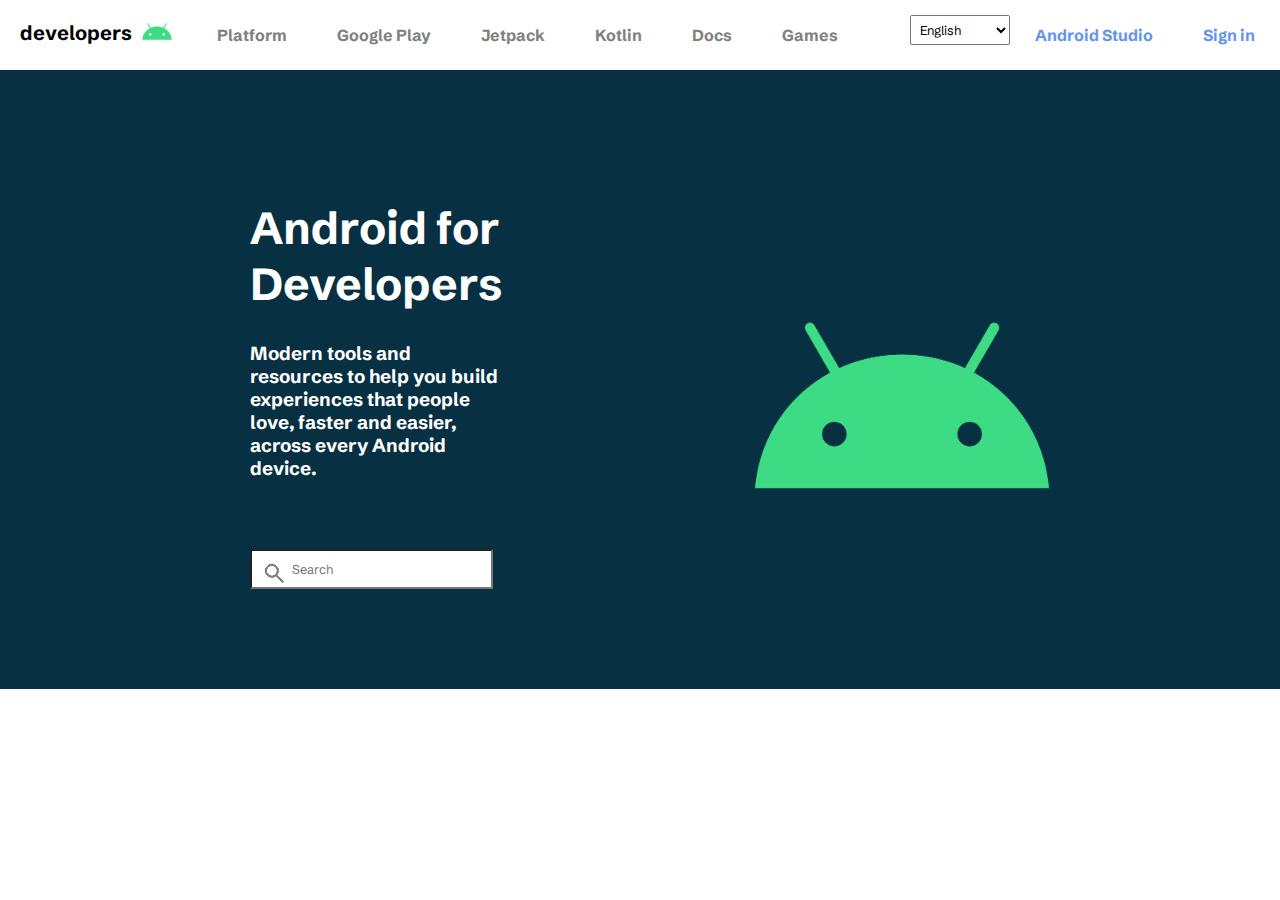
==== exercise-01/index.html @ 6a720dcc "Exercise01 - Added Navbar and Title Design" ====
<!DOCTYPE html>
<html lang="en">
    <head>
        <meta charset="UTF-8">
        <meta http-equiv="X-UA-Compatible" content="IE=edge">
        <meta name="viewport" content="width=device-width, initial-scale=1.0">

        <!-- External Resources -->
        <!-- Connection to Google Fonts for fonts and icons -->
        <link rel="preconnect" href="https://fonts.googleapis.com">
        <link rel="preconnect" href="https://fonts.gstatic.com" crossorigin>
        <!-- Importing font type -->
        <link href="https://fonts.googleapis.com/css2?family=Schibsted+Grotesk&family=Sedgwick+Ave+Display&display=swap" rel="stylesheet">

        <!-- Local Resources -->
        <link rel="icon" href="./assets/img/android.png" type="image/x-icon">
        <link rel="stylesheet" href="./assets/styles/index.css">

        <title>Android Mobile App Developer Tools</title>
    </head>

    <body>
        <nav>
            <ul>
                <li id="nav-title"><b>developers</b><img src="./assets/img/android.png" alt="Android Icon" id="nav-icon"></li>
                <li><a href="#"><b>Platform</b></a></li>
                <li><a href="#"><b>Google Play</b></a></li>
                <li><a href="#"><b>Jetpack</b></a></li>
                <li><a href="#"><b>Kotlin</b></a></li>
                <li><a href="#"><b>Docs</b></a></li>
                <li><a href="#"><b>Games</b></a></li>
                <li class="nav-right nav-right-links"><a href="#"><b>Sign in</b></a></li>
                <li class="nav-right nav-right-links"><a href="#"><b>Android Studio</b></a></li>
                <li class="nav-right nav-selector">
                    <select name="language" id="language">
                        <option value="english">English</option>
                        <option value="bahasa">Bahasa Indonesia</option>
                        <option value="spanish">Español - América Latina</option>
                        <option value="portuguese">Portugues - Brasil</option>
                    </select>
                </li>
            </ul>
        </nav>

        <div class="row">
            <div class="column-1">
                <h1>Android for Developers</h1>
                <h3>Modern tools and resources to help you build experiences that people love, faster and easier, across every Android device.</h3>
                <input type="text" placeholder="Search" name="search">
            </div>

            <div class="column-2">
                <img src="./assets/img/android.png" alt="Android Icon" id="title-icon">
            </div>
        </div>
    </body>
</html>
---- exercise-01/assets/styles/index.css ----
/* ------------------------------------------------ */
/* General Styles */
/* ------------------------------------------------ */

* {
    font-family: 'Schibsted Grotesk', sans-serif;
}

body {
    margin: 0;
    padding: 0;
}

h1, h2 {
    font-size: 3.5vw;
}

/* ------------------------------------------------ */
/* Navigator Styles */
/* ------------------------------------------------ */

nav ul {
    list-style-type: none;
    margin: 0;
    padding: 0;
    overflow: hidden;
    background-color: white;
}

nav li {
    float: left;
}

nav li a {
    display: block;
    text-decoration: none;
    color: gray;
    padding: 25px;
}

nav li select { 
    width: 100%;
    display: block;
    font-size: 1vw;
    margin-top: 15px;
    padding: 5px;
}

#nav-icon {
    width: 30px;
    margin-left: 10px;
}

#nav-title {
    padding: 20px;
    color: black;
    font-size: 20px;
}

nav a:hover, nav a:visited, nav a:active {
    border-bottom: 3px solid gray;
    padding-bottom: 15px;
}

.nav-right {
    float: right;
}

.nav-right-links a {
    color: cornflowerblue;
}

.nav-selector {
    width: 100px;
}

.nav-right-links a:hover,
.nav-right-links a:visited,
.nav-right-links a:active {
    text-decoration: underline;
    border-bottom: none;
}

/* ------------------------------------------------ */
/* Title Styles */
/* ------------------------------------------------ */

#title {
    padding: 100px;
}

#title-icon {
    width: 300px;
}

.row {
    display: flex;
    background-color: #073042;
    color: white;
}

.column-1 {
    flex: 50%;

    /* Top Right Bottom Left */
    padding: 100px 250px 100px 250px;
}

.column-2 {
    flex: 25%;
    padding-top: 250px;
    padding-right: 250px;
}

input {
    background: url(../img/search.png) no-repeat scroll 10px 10px;
    background-color: white;
    background-size: 25px;
    width: 75%;
    font-size: 1vw;
    margin-top: 50px;
    padding: 10px;
    padding-left: 40px;
}
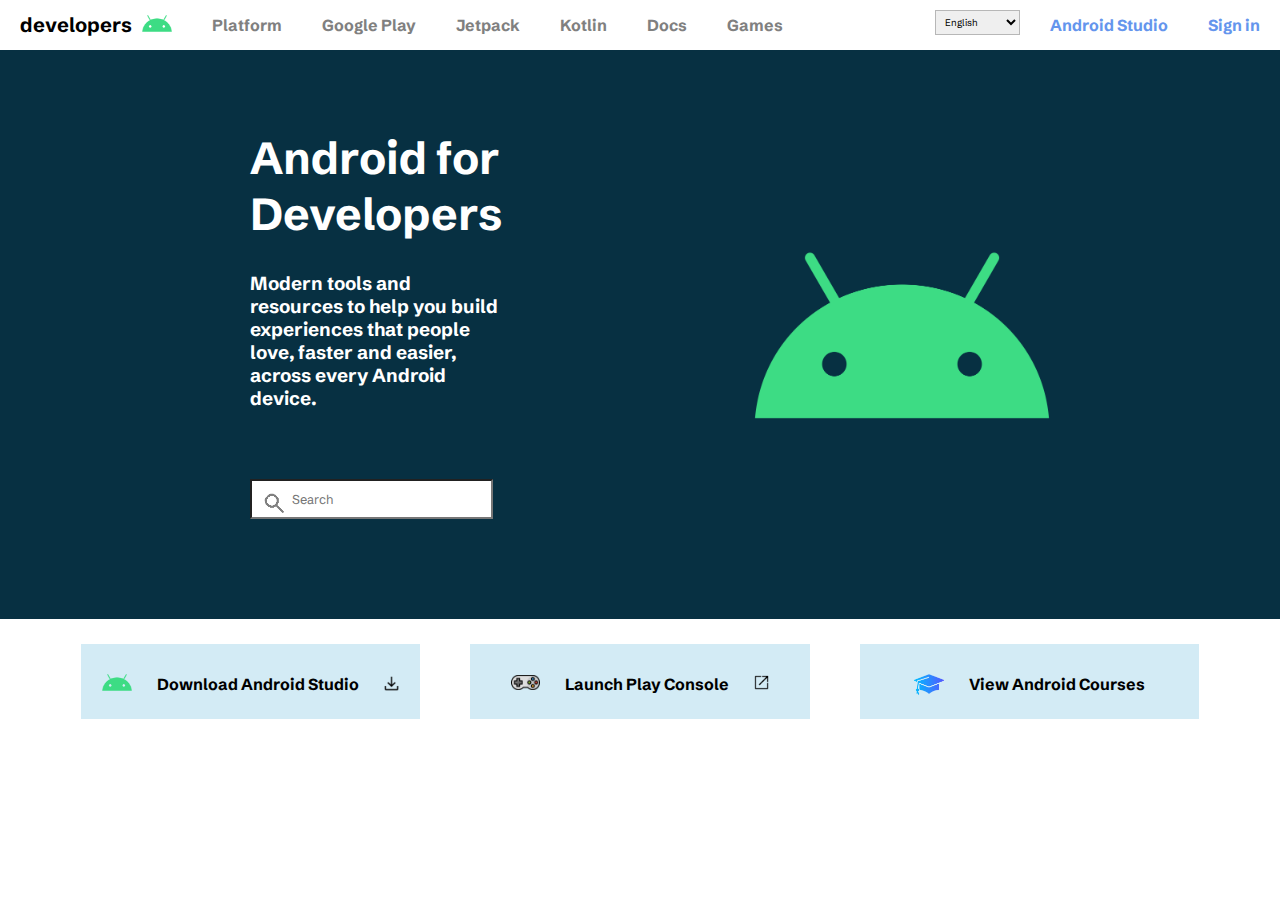
==== commit 40277900: "Exercise01 - Added Cards Content" ====
--- a/exercise-01/index.html
+++ b/exercise-01/index.html
@@ -1,3 +1,11 @@
+<!-- 
+    Exercise 01
+    Copy of an existing website with CSS
+    by Santiago Perez Gomez
+
+    Original Website:
+    https://developer.android.com/
+ -->
 <!DOCTYPE html>
 <html lang="en">
     <head>
@@ -42,7 +50,7 @@
             </ul>
         </nav>
 
-        <div class="row">
+        <div class="row" id="title-background">
             <div class="column-1">
                 <h1>Android for Developers</h1>
                 <h3>Modern tools and resources to help you build experiences that people love, faster and easier, across every Android device.</h3>
@@ -53,5 +61,23 @@
                 <img src="./assets/img/android.png" alt="Android Icon" id="title-icon">
             </div>
         </div>
+
+        <div class="row">
+            <div class="column-4"></div>
+
+            <div class="column-3 shadow-anim">
+                <img src="./assets/img/android.png" alt="Android Icon" class="icon"><b>Download Android Studio</b><img src="./assets/img/download.png" alt="Download Icon" class="icon-2">
+            </div>
+
+            <div class="column-3 shadow-anim">
+                <img src="./assets/img/gamepad.png" alt="Gamepad Icon" class="icon"><b>Launch Play Console</b><img src="./assets/img/open.png" alt="Open Link Icon" class="icon-2">
+            </div>
+
+            <div class="column-3 shadow-anim">
+                <img src="./assets/img/graduate.png" alt="Graduation Hat Icon" class="icon"><b>View Android Courses</b>
+            </div>
+
+            <div class="column-4"></div>
+        </div>
     </body>
 </html>--- a/exercise-01/assets/styles/index.css
+++ b/exercise-01/assets/styles/index.css
@@ -15,9 +15,45 @@
     font-size: 3.5vw;
 }
 
+.row {
+    display: flex;
+}
+
+.column-1 {
+    flex: 50%;
+
+    /* Top Right Bottom Left */
+    padding: 100px 250px 100px 250px;
+}
+
+.column-2 {
+    flex: 25%;
+    padding-top: 250px;
+    padding-right: 250px;
+}
+
+.column-3 {
+    flex: 20%;
+    text-align: center;
+    margin: 25px;
+    padding: 20px;
+    padding-top: 30px;
+    font-size: 1.25vw;
+    background-color: rgb(211, 235, 245);
+}
+
+.column-4 {
+    flex: 1%;
+}
+
 /* ------------------------------------------------ */
 /* Navigator Styles */
 /* ------------------------------------------------ */
+nav {
+    position: fixed;
+    top: 0;
+    width: 100%;
+}
 
 nav ul {
     list-style-type: none;
@@ -35,15 +71,16 @@
     display: block;
     text-decoration: none;
     color: gray;
-    padding: 25px;
+    padding: 15px 20px;
 }
 
 nav li select { 
     width: 100%;
     display: block;
-    font-size: 1vw;
-    margin-top: 15px;
+    font-size: 0.75vw;
+    margin-top: 10px;
     padding: 5px;
+    border: 1px solid rgba(128, 128, 128, .5);
 }
 
 #nav-icon {
@@ -52,14 +89,14 @@
 }
 
 #nav-title {
-    padding: 20px;
+    padding: 12px 20px;
     color: black;
     font-size: 20px;
 }
 
 nav a:hover, nav a:visited, nav a:active {
     border-bottom: 3px solid gray;
-    padding-bottom: 15px;
+    padding-bottom: 10px;
 }
 
 .nav-right {
@@ -71,7 +108,12 @@
 }
 
 .nav-selector {
-    width: 100px;
+    width: 85px;
+    margin-right: 10px;
+}
+
+.nav-selector option {
+    font-size: 20px;
 }
 
 .nav-right-links a:hover,
@@ -93,23 +135,9 @@
     width: 300px;
 }
 
-.row {
-    display: flex;
+#title-background {
     background-color: #073042;
     color: white;
-}
-
-.column-1 {
-    flex: 50%;
-
-    /* Top Right Bottom Left */
-    padding: 100px 250px 100px 250px;
-}
-
-.column-2 {
-    flex: 25%;
-    padding-top: 250px;
-    padding-right: 250px;
 }
 
 input {
@@ -121,4 +149,29 @@
     margin-top: 50px;
     padding: 10px;
     padding-left: 40px;
+}
+
+/* ------------------------------------------------ */
+/* Content Styles */
+/* ------------------------------------------------ */
+
+.column-3 b {
+    vertical-align: top;
+}
+
+.shadow-anim:hover,
+.shadow-anim:focus {
+    box-shadow: 0px 10px 20px 2px rgba(0, 0, 0, 0.25);
+    transform: translateY(-0.25em);
+    transition: transform ease 0.5s, box-shadow ease 0.5s;
+}
+
+.icon {
+    width: 10%;
+    margin-right: 25px;
+}
+
+.icon-2 {
+    width: 5%;
+    margin-left: 25px;
 }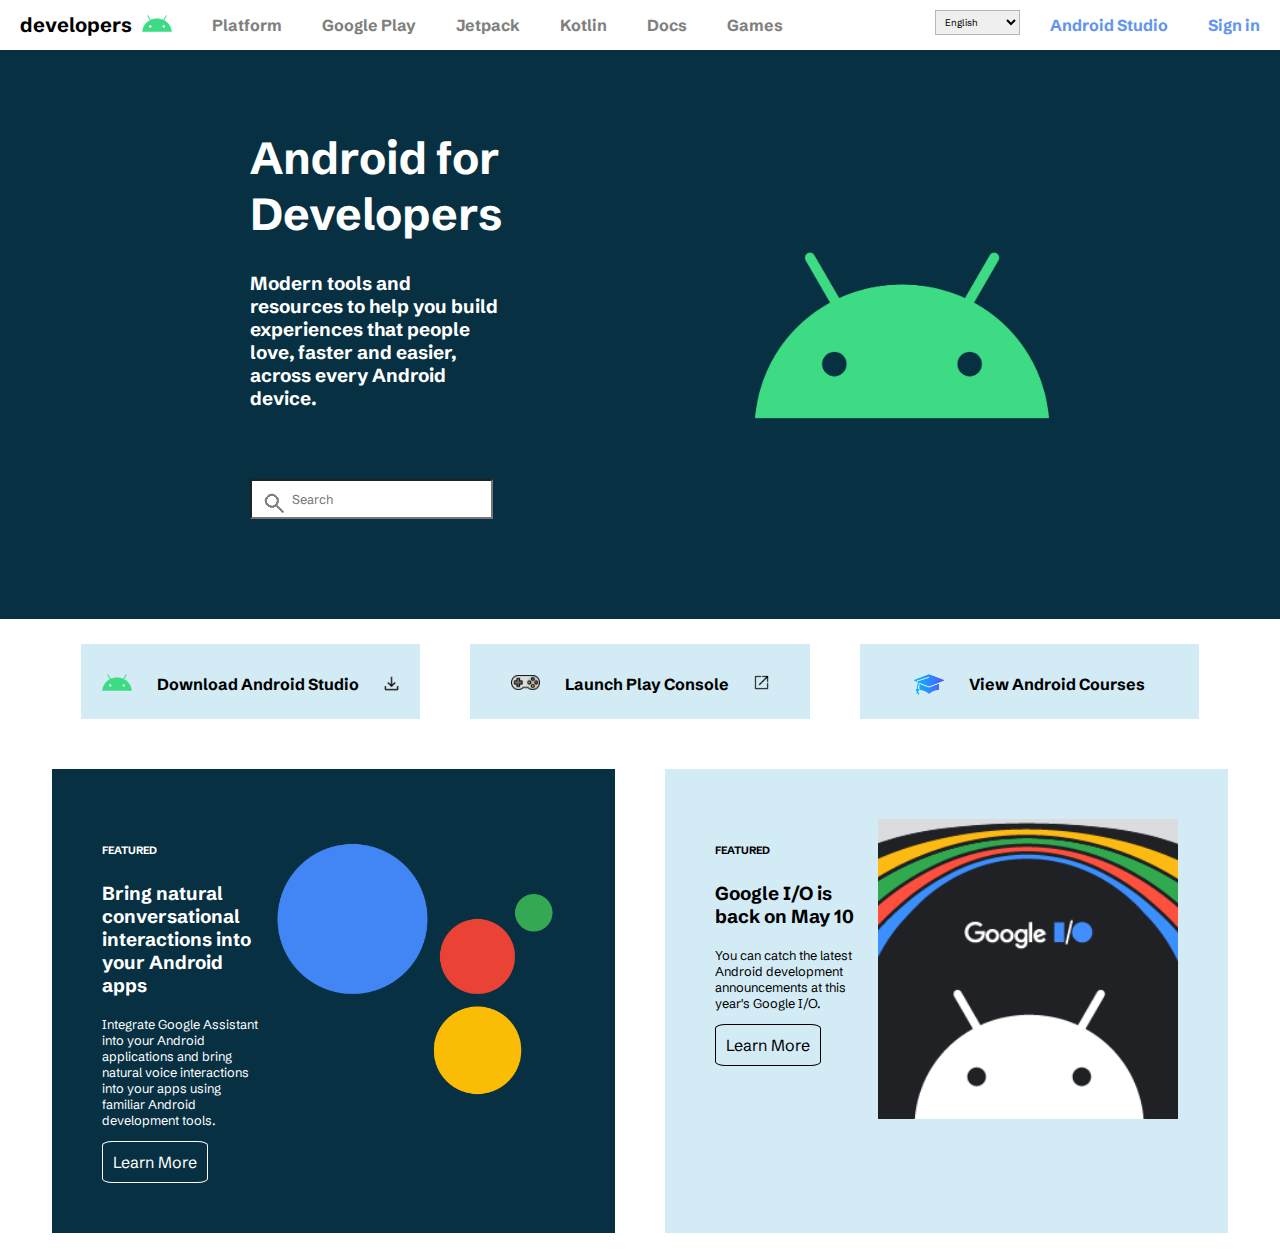
==== commit b3547d0e: "Exercise01 - Added New Cards" ====
--- a/exercise-01/index.html
+++ b/exercise-01/index.html
@@ -50,34 +50,72 @@
             </ul>
         </nav>
 
-        <div class="row" id="title-background">
-            <div class="column-1">
+        <header class="row" id="title-background">
+            <section class="column-1">
                 <h1>Android for Developers</h1>
                 <h3>Modern tools and resources to help you build experiences that people love, faster and easier, across every Android device.</h3>
                 <input type="text" placeholder="Search" name="search">
-            </div>
+            </section>
 
-            <div class="column-2">
+            <section class="column-2">
                 <img src="./assets/img/android.png" alt="Android Icon" id="title-icon">
-            </div>
-        </div>
+            </section>
+        </header>
 
-        <div class="row">
-            <div class="column-4"></div>
+        <main>
+            <section class="row">
+                <div class="column-4"></div>
 
-            <div class="column-3 shadow-anim">
-                <img src="./assets/img/android.png" alt="Android Icon" class="icon"><b>Download Android Studio</b><img src="./assets/img/download.png" alt="Download Icon" class="icon-2">
-            </div>
+                <div class="column-3 shadow-anim card-blue card-center">
+                    <img src="./assets/img/android.png" alt="Android Icon" class="icon"><b>Download Android Studio</b><img src="./assets/img/download.png" alt="Download Icon" class="icon-2">
+                </div>
 
-            <div class="column-3 shadow-anim">
-                <img src="./assets/img/gamepad.png" alt="Gamepad Icon" class="icon"><b>Launch Play Console</b><img src="./assets/img/open.png" alt="Open Link Icon" class="icon-2">
-            </div>
+                <div class="column-3 shadow-anim card-blue card-center">
+                    <img src="./assets/img/gamepad.png" alt="Gamepad Icon" class="icon"><b>Launch Play Console</b><img src="./assets/img/open.png" alt="Open Link Icon" class="icon-2">
+                </div>
 
-            <div class="column-3 shadow-anim">
-                <img src="./assets/img/graduate.png" alt="Graduation Hat Icon" class="icon"><b>View Android Courses</b>
-            </div>
+                <div class="column-3 shadow-anim card-blue card-center">
+                    <img src="./assets/img/graduate.png" alt="Graduation Hat Icon" class="icon"><b>View Android Courses</b>
+                </div>
 
-            <div class="column-4"></div>
-        </div>
+                <div class="column-4"></div>
+            </section>
+
+            <section class="row">
+                <div class="column-4"></div>
+
+                <div class="column-5 shadow-anim card-black card-big">
+                    <section class="row">
+                        <div>
+                            <h6>FEATURED</h6>
+                            <h3>Bring natural conversational interactions into your Android apps</h3>
+                            <p>Integrate Google Assistant into your Android applications and bring natural voice interactions into your apps using familiar Android development tools.</p>
+                            <button class="button-white">Learn More</button>
+                        </div>
+            
+                        <div>
+                            <img src="./assets/img/colors.png" alt="Circles Icon" class="card-img">
+                        </div>
+                    </section>
+                </div>
+
+                <div class="column-5 shadow-anim card-blue card-big">
+                    <section class="row">
+                        <div>
+                            <h6>FEATURED</h6>
+                            <h3>Google I/O is back on May 10</h3>
+                            <p>You can catch the latest Android development announcements at this year's Google I/O.</p>
+                            <button class="button-black">Learn More</button>
+                        </div>
+            
+                        <div>
+                            <img src="./assets/img/google.png" alt="Google IO Icon" class="card-img">
+                        </div>
+                    </section>
+                </div>
+
+                <div class="column-4"></div>
+            </section>
+        </main>
     </body>
 </html>--- a/exercise-01/assets/styles/index.css
+++ b/exercise-01/assets/styles/index.css
@@ -34,16 +34,14 @@
 
 .column-3 {
     flex: 20%;
-    text-align: center;
-    margin: 25px;
-    padding: 20px;
-    padding-top: 30px;
-    font-size: 1.25vw;
-    background-color: rgb(211, 235, 245);
 }
 
 .column-4 {
     flex: 1%;
+}
+
+.column-5 {
+    flex: 35%;
 }
 
 /* ------------------------------------------------ */
@@ -164,6 +162,7 @@
     box-shadow: 0px 10px 20px 2px rgba(0, 0, 0, 0.25);
     transform: translateY(-0.25em);
     transition: transform ease 0.5s, box-shadow ease 0.5s;
+    cursor: pointer;
 }
 
 .icon {
@@ -174,4 +173,69 @@
 .icon-2 {
     width: 5%;
     margin-left: 25px;
+}
+
+.card-center {
+    text-align: center;
+}
+
+.card-left {
+    text-align: left;
+}
+
+.card-blue {
+    margin: 25px;
+    padding: 20px;
+    padding-top: 30px;
+    font-size: 1.25vw;
+    background-color: rgb(211, 235, 245);
+}
+
+.card-black {
+    margin: 25px;
+    padding: 20px;
+    padding-top: 30px;
+    font-size: 1.25vw;
+    background-color: #073042;
+    color: white;
+}
+
+.button-black {
+    background-color: transparent;
+    border: 1px solid black;
+    font-size: 1.25vw;
+    border-radius: 10%;
+    padding: 10px;
+}
+
+.button-black:hover {
+    background-color: white;
+    border: none;
+}
+
+.button-white {
+    background-color: transparent;
+    color: white;
+    border: 1px solid white;
+    font-size: 1.25vw;
+    border-radius: 10%;
+    padding: 10px;
+}
+
+.button-white:hover {
+    background-color: white;
+    border: none;
+    color: #073042;
+}
+
+.card-img {
+    width: 300px;
+}
+
+.card-big {
+    padding: 50px;
+}
+
+.card-big section div p {
+    font-size: 1vw;
 }